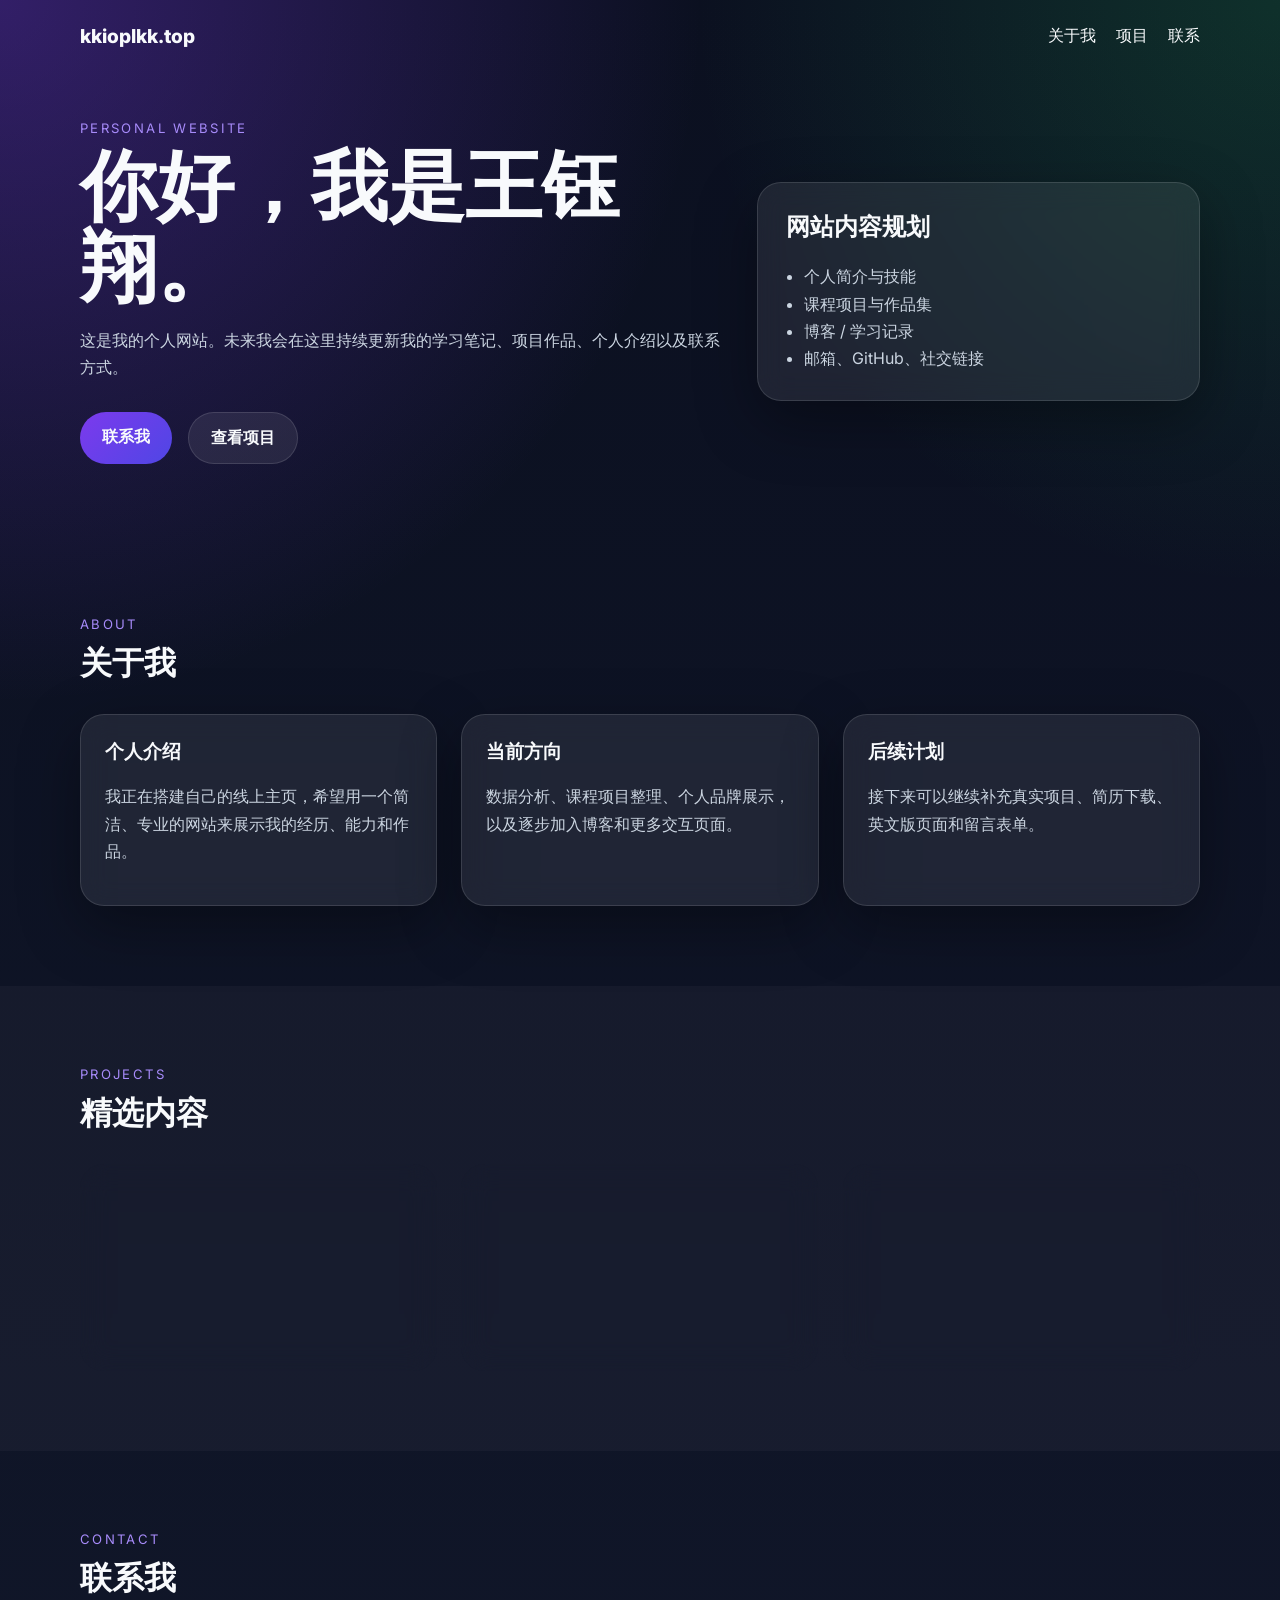
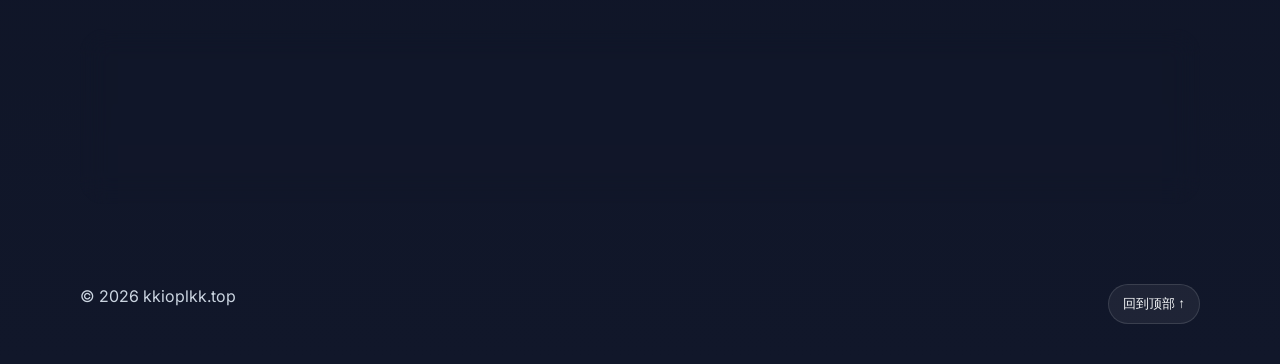
==== index.html @ f01d29bf "Initial personal site" ====
<!DOCTYPE html>
<html lang="zh-CN">
  <head>
    <meta charset="UTF-8" />
    <meta name="viewport" content="width=device-width, initial-scale=1.0" />
    <title>kkioplkk | 个人网站</title>
    <meta
      name="description"
      content="kkioplkk 的个人网站，展示个人介绍、项目经历、联系方式与未来计划。"
    />
    <link rel="preconnect" href="https://fonts.googleapis.com" />
    <link rel="preconnect" href="https://fonts.gstatic.com" crossorigin />
    <link
      href="https://fonts.googleapis.com/css2?family=Inter:wght@400;500;600;700;800&display=swap"
      rel="stylesheet"
    />
    <link rel="stylesheet" href="styles.css" />
  </head>
  <body>
    <header class="hero">
      <nav class="nav container">
        <div class="logo">kkioplkk.top</div>
        <div class="nav-links">
          <a href="#about">关于我</a>
          <a href="#projects">项目</a>
          <a href="#contact">联系</a>
        </div>
      </nav>

      <div class="hero-content container">
        <div>
          <p class="eyebrow">PERSONAL WEBSITE</p>
          <h1>你好，我是王钰翔。</h1>
          <p class="hero-text">
            这是我的个人网站。未来我会在这里持续更新我的学习笔记、项目作品、个人介绍以及联系方式。
          </p>
          <div class="hero-actions">
            <a class="btn btn-primary" href="#contact">联系我</a>
            <a class="btn btn-secondary" href="#projects">查看项目</a>
          </div>
        </div>
        <div class="hero-card">
          <h2>网站内容规划</h2>
          <ul>
            <li>个人简介与技能</li>
            <li>课程项目与作品集</li>
            <li>博客 / 学习记录</li>
            <li>邮箱、GitHub、社交链接</li>
          </ul>
        </div>
      </div>
    </header>

    <main>
      <section id="about" class="section container">
        <div class="section-title">
          <p>ABOUT</p>
          <h2>关于我</h2>
        </div>
        <div class="about-grid">
          <div class="card">
            <h3>个人介绍</h3>
            <p>
              我正在搭建自己的线上主页，希望用一个简洁、专业的网站来展示我的经历、能力和作品。
            </p>
          </div>
          <div class="card">
            <h3>当前方向</h3>
            <p>
              数据分析、课程项目整理、个人品牌展示，以及逐步加入博客和更多交互页面。
            </p>
          </div>
          <div class="card">
            <h3>后续计划</h3>
            <p>
              接下来可以继续补充真实项目、简历下载、英文版页面和留言表单。
            </p>
          </div>
        </div>
      </section>

      <section id="projects" class="section section-alt">
        <div class="container">
          <div class="section-title">
            <p>PROJECTS</p>
            <h2>精选内容</h2>
          </div>
          <div class="projects-grid">
            <article class="project-card">
              <span class="tag">作品集</span>
              <h3>课程项目整理</h3>
              <p>把课程中的分析、报告、演示文稿统一整理，作为公开展示的项目案例。</p>
            </article>
            <article class="project-card">
              <span class="tag">博客</span>
              <h3>学习笔记发布</h3>
              <p>记录自己在数据分析、建模、可视化和工具使用上的学习过程。</p>
            </article>
            <article class="project-card">
              <span class="tag">个人品牌</span>
              <h3>专属域名主页</h3>
              <p>把你已经购买的域名接入网站，让别人可以直接访问你的个人主页。</p>
            </article>
          </div>
        </div>
      </section>

      <section id="contact" class="section container">
        <div class="section-title">
          <p>CONTACT</p>
          <h2>联系我</h2>
        </div>
        <div class="contact-card">
          <p>你可以把这里改成自己的真实联系方式。</p>
          <ul>
            <li>邮箱：2788150368@qq.com</li>
            <li>域名：kkioplkk.top</li>
            <li>GitHub：待补充</li>
          </ul>
        </div>
      </section>
    </main>

    <footer class="site-footer container">
      <p>© <span id="year"></span> kkioplkk.top</p>
      <button id="backToTop" class="back-to-top" type="button">回到顶部 ↑</button>
    </footer>

    <script src="script.js"></script>
  </body>
</html>
---- styles.css ----
:root {
  --bg: #0b1020;
  --panel: rgba(255, 255, 255, 0.08);
  --panel-strong: rgba(255, 255, 255, 0.12);
  --text: #f8fafc;
  --muted: #cbd5e1;
  --accent: #7c3aed;
  --accent-2: #22c55e;
  --border: rgba(255, 255, 255, 0.12);
  --shadow: 0 20px 60px rgba(0, 0, 0, 0.35);
}

* {
  box-sizing: border-box;
}

html {
  scroll-behavior: smooth;
}

body {
  margin: 0;
  font-family: "Inter", system-ui, sans-serif;
  color: var(--text);
  background:
    radial-gradient(circle at top left, rgba(124, 58, 237, 0.35), transparent 30%),
    radial-gradient(circle at top right, rgba(34, 197, 94, 0.18), transparent 25%),
    linear-gradient(180deg, #0b1020 0%, #11172a 100%);
}

.container {
  width: min(1120px, calc(100% - 48px));
  margin: 0 auto;
}

.hero {
  padding: 24px 0 72px;
}

.nav {
  display: flex;
  justify-content: space-between;
  align-items: center;
  gap: 20px;
}

.logo {
  font-size: 1.2rem;
  font-weight: 800;
}

.nav-links {
  display: flex;
  gap: 20px;
}

.nav-links a,
.btn {
  color: var(--text);
  text-decoration: none;
}

.hero-content {
  display: grid;
  grid-template-columns: 1.3fr 0.9fr;
  gap: 36px;
  align-items: center;
  padding-top: 72px;
}

.eyebrow,
.section-title p {
  margin: 0 0 10px;
  letter-spacing: 0.18em;
  font-size: 0.82rem;
  color: #a78bfa;
}

h1,
h2,
h3,
p,
ul {
  margin-top: 0;
}

h1 {
  font-size: clamp(2.8rem, 6vw, 4.8rem);
  line-height: 1.05;
  margin-bottom: 20px;
}

.hero-text,
.card p,
.project-card p,
.contact-card,
li {
  color: var(--muted);
  line-height: 1.7;
}

.hero-actions {
  display: flex;
  gap: 16px;
  margin-top: 30px;
}

.btn {
  padding: 14px 22px;
  border-radius: 999px;
  font-weight: 700;
}

.btn-primary {
  background: linear-gradient(135deg, var(--accent), #4f46e5);
}

.btn-secondary {
  background: rgba(255, 255, 255, 0.08);
  border: 1px solid var(--border);
}

.hero-card,
.card,
.project-card,
.contact-card {
  background: var(--panel);
  border: 1px solid var(--border);
  backdrop-filter: blur(14px);
  border-radius: 24px;
  box-shadow: var(--shadow);
}

.hero-card {
  padding: 28px;
}

.hero-card ul {
  padding-left: 18px;
  margin-bottom: 0;
}

.section {
  padding: 80px 0;
}

.section-alt {
  background: rgba(255, 255, 255, 0.03);
}

.section-title {
  margin-bottom: 28px;
}

.section-title h2 {
  font-size: 2rem;
  margin-bottom: 0;
}

.about-grid,
.projects-grid {
  display: grid;
  grid-template-columns: repeat(3, 1fr);
  gap: 24px;
}

.card,
.project-card,
.contact-card {
  padding: 24px;
}

.tag {
  display: inline-block;
  margin-bottom: 12px;
  padding: 6px 10px;
  border-radius: 999px;
  background: rgba(124, 58, 237, 0.18);
  color: #c4b5fd;
  font-size: 0.82rem;
}

.contact-card ul {
  padding-left: 18px;
  margin-bottom: 0;
}

.site-footer {
  display: flex;
  justify-content: space-between;
  align-items: center;
  gap: 16px;
  padding: 0 0 40px;
  color: var(--muted);
}

.back-to-top {
  border: 1px solid var(--border);
  background: rgba(255, 255, 255, 0.06);
  color: var(--text);
  padding: 10px 14px;
  border-radius: 999px;
  cursor: pointer;
}

@media (max-width: 900px) {
  .hero-content,
  .about-grid,
  .projects-grid {
    grid-template-columns: 1fr;
  }
}

@media (max-width: 640px) {
  .container {
    width: min(100% - 32px, 1120px);
  }

  .nav {
    flex-direction: column;
    align-items: flex-start;
  }

  .nav-links,
  .hero-actions {
    flex-wrap: wrap;
  }

  .hero {
    padding-bottom: 48px;
  }

  .section {
    padding: 60px 0;
  }

  .site-footer {
    flex-direction: column;
    align-items: flex-start;
  }
}
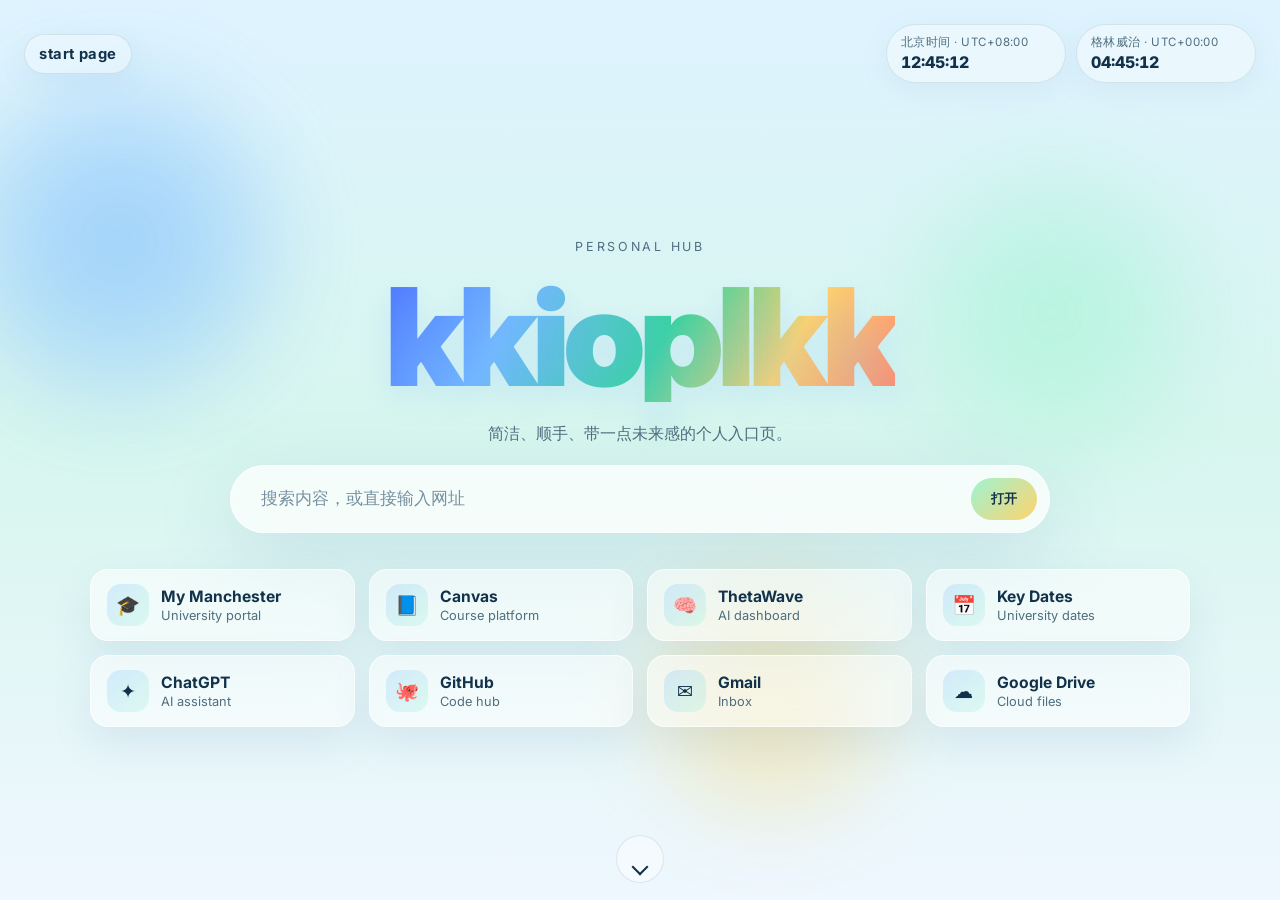
==== commit 38fb7e32: "Add dual timezone clock display" ====
--- a/index.html
+++ b/index.html
@@ -3,129 +3,99 @@
   <head>
     <meta charset="UTF-8" />
     <meta name="viewport" content="width=device-width, initial-scale=1.0" />
-    <title>kkioplkk | 个人网站</title>
+    <title>kkioplkk | Start Page</title>
     <meta
       name="description"
-      content="kkioplkk 的个人网站，展示个人介绍、项目经历、联系方式与未来计划。"
+      content="kkioplkk 的双屏个人导航页，包含常用入口、搜索框和个人工具实验室。"
     />
     <link rel="preconnect" href="https://fonts.googleapis.com" />
     <link rel="preconnect" href="https://fonts.gstatic.com" crossorigin />
     <link
-      href="https://fonts.googleapis.com/css2?family=Inter:wght@400;500;600;700;800&display=swap"
+      href="https://fonts.googleapis.com/css2?family=Inter:wght@400;500;600;700;800;900&display=swap"
       rel="stylesheet"
     />
     <link rel="stylesheet" href="styles.css" />
   </head>
   <body>
-    <header class="hero">
-      <nav class="nav container">
-        <div class="logo">kkioplkk.top</div>
-        <div class="nav-links">
-          <a href="#about">关于我</a>
-          <a href="#projects">项目</a>
-          <a href="#contact">联系</a>
+    <div class="bg-orb orb-blue"></div>
+    <div class="bg-orb orb-mint"></div>
+    <div class="bg-orb orb-gold"></div>
+
+    <main class="snap-wrapper">
+      <section class="screen hero-screen" id="home">
+        <header class="topbar">
+          <div class="brand-mini">start page</div>
+          <div class="topbar-meta clocks">
+            <div class="clock-chip">
+              <span class="clock-label">北京时间 · UTC+08:00</span>
+              <strong id="timeBeijing">--:--</strong>
+            </div>
+            <div class="clock-chip">
+              <span class="clock-label">格林威治 · UTC+00:00</span>
+              <strong id="timeGmt">--:--</strong>
+            </div>
+          </div>
+        </header>
+
+        <div class="hero-center">
+          <p class="hero-kicker">Personal Hub</p>
+          <h1 class="hero-logo">kkioplkk</h1>
+          <p class="hero-subtitle">
+            简洁、顺手、带一点未来感的个人入口页。
+          </p>
+
+          <form class="search-shell" id="searchForm">
+            <input
+              id="searchInput"
+              type="text"
+              placeholder="搜索内容，或直接输入网址"
+              autocomplete="off"
+            />
+            <button type="submit">打开</button>
+          </form>
+
+          <div class="quick-grid" id="quickLinks"></div>
         </div>
-      </nav>
 
-      <div class="hero-content container">
-        <div>
-          <p class="eyebrow">PERSONAL WEBSITE</p>
-          <h1>你好，我是王钰翔。</h1>
-          <p class="hero-text">
-            这是我的个人网站。未来我会在这里持续更新我的学习笔记、项目作品、个人介绍以及联系方式。
-          </p>
-          <div class="hero-actions">
-            <a class="btn btn-primary" href="#contact">联系我</a>
-            <a class="btn btn-secondary" href="#projects">查看项目</a>
-          </div>
-        </div>
-        <div class="hero-card">
-          <h2>网站内容规划</h2>
-          <ul>
-            <li>个人简介与技能</li>
-            <li>课程项目与作品集</li>
-            <li>博客 / 学习记录</li>
-            <li>邮箱、GitHub、社交链接</li>
-          </ul>
-        </div>
-      </div>
-    </header>
-
-    <main>
-      <section id="about" class="section container">
-        <div class="section-title">
-          <p>ABOUT</p>
-          <h2>关于我</h2>
-        </div>
-        <div class="about-grid">
-          <div class="card">
-            <h3>个人介绍</h3>
-            <p>
-              我正在搭建自己的线上主页，希望用一个简洁、专业的网站来展示我的经历、能力和作品。
-            </p>
-          </div>
-          <div class="card">
-            <h3>当前方向</h3>
-            <p>
-              数据分析、课程项目整理、个人品牌展示，以及逐步加入博客和更多交互页面。
-            </p>
-          </div>
-          <div class="card">
-            <h3>后续计划</h3>
-            <p>
-              接下来可以继续补充真实项目、简历下载、英文版页面和留言表单。
-            </p>
-          </div>
-        </div>
+        <button class="scroll-hint" id="scrollNext" aria-label="滚动到下一屏">
+          <span></span>
+        </button>
       </section>
 
-      <section id="projects" class="section section-alt">
-        <div class="container">
-          <div class="section-title">
-            <p>PROJECTS</p>
-            <h2>精选内容</h2>
+      <section class="screen tools-screen" id="tools">
+        <div class="tools-header">
+          <p class="section-kicker">My Tools</p>
+          <h2>个人项目与工具入口</h2>
+          <p class="section-text">
+            这里放你之后自己开发的小工具、实验页面和内部入口。当前先保留为可扩展结构。
+          </p>
+        </div>
+
+        <div class="tools-grid">
+          <a class="tool-tile primary" href="https://github.com/kkioplkg/personal-site" target="_blank" rel="noreferrer">
+            <span class="tile-label">Repository</span>
+            <strong>本站源码</strong>
+            <small>当前 GitHub Pages 部署入口</small>
+          </a>
+          <div class="tool-tile">
+            <span class="tile-label">Coming Soon</span>
+            <strong>个人工具 01</strong>
+            <small>预留给你之后自己的小工具项目</small>
           </div>
-          <div class="projects-grid">
-            <article class="project-card">
-              <span class="tag">作品集</span>
-              <h3>课程项目整理</h3>
-              <p>把课程中的分析、报告、演示文稿统一整理，作为公开展示的项目案例。</p>
-            </article>
-            <article class="project-card">
-              <span class="tag">博客</span>
-              <h3>学习笔记发布</h3>
-              <p>记录自己在数据分析、建模、可视化和工具使用上的学习过程。</p>
-            </article>
-            <article class="project-card">
-              <span class="tag">个人品牌</span>
-              <h3>专属域名主页</h3>
-              <p>把你已经购买的域名接入网站，让别人可以直接访问你的个人主页。</p>
-            </article>
+          <div class="tool-tile">
+            <span class="tile-label">Coming Soon</span>
+            <strong>个人工具 02</strong>
+            <small>未来可迁移到独立页面或服务器应用</small>
           </div>
-        </div>
-      </section>
-
-      <section id="contact" class="section container">
-        <div class="section-title">
-          <p>CONTACT</p>
-          <h2>联系我</h2>
-        </div>
-        <div class="contact-card">
-          <p>你可以把这里改成自己的真实联系方式。</p>
-          <ul>
-            <li>邮箱：2788150368@qq.com</li>
-            <li>域名：kkioplkk.top</li>
-            <li>GitHub：待补充</li>
-          </ul>
+          <div class="tool-tile">
+            <span class="tile-label">Ideas</span>
+            <strong>实验室入口</strong>
+            <small>翻译、课表、自动化、效率工具都可以放这里</small>
+          </div>
         </div>
       </section>
     </main>
 
-    <footer class="site-footer container">
-      <p>© <span id="year"></span> kkioplkk.top</p>
-      <button id="backToTop" class="back-to-top" type="button">回到顶部 ↑</button>
-    </footer>
-
     <script src="script.js"></script>
   </body>
 </html>
--- a/styles.css
+++ b/styles.css
@@ -1,13 +1,18 @@
 :root {
-  --bg: #0b1020;
-  --panel: rgba(255, 255, 255, 0.08);
-  --panel-strong: rgba(255, 255, 255, 0.12);
-  --text: #f8fafc;
-  --muted: #cbd5e1;
-  --accent: #7c3aed;
-  --accent-2: #22c55e;
-  --border: rgba(255, 255, 255, 0.12);
-  --shadow: 0 20px 60px rgba(0, 0, 0, 0.35);
+  --bg: #dff3ff;
+  --bg-deep: #a3cfff;
+  --panel: rgba(255, 255, 255, 0.52);
+  --panel-strong: rgba(255, 255, 255, 0.72);
+  --text: #12324b;
+  --muted: #4f6e7f;
+  --line: rgba(18, 50, 75, 0.1);
+  --blue: #73b8ff;
+  --blue-deep: #4d74ff;
+  --mint: #9ef3d1;
+  --mint-deep: #38d39f;
+  --gold: #ffd36d;
+  --gold-deep: #ffb22e;
+  --shadow: 0 24px 80px rgba(79, 126, 173, 0.18);
 }
 
 * {
@@ -20,222 +25,390 @@
 
 body {
   margin: 0;
+  min-height: 100vh;
+  overflow-x: hidden;
   font-family: "Inter", system-ui, sans-serif;
   color: var(--text);
   background:
-    radial-gradient(circle at top left, rgba(124, 58, 237, 0.35), transparent 30%),
-    radial-gradient(circle at top right, rgba(34, 197, 94, 0.18), transparent 25%),
-    linear-gradient(180deg, #0b1020 0%, #11172a 100%);
-}
-
-.container {
-  width: min(1120px, calc(100% - 48px));
-  margin: 0 auto;
-}
-
-.hero {
-  padding: 24px 0 72px;
-}
-
-.nav {
+    linear-gradient(180deg, #dff3ff 0%, #d7f6ee 48%, #eff7ff 100%);
+}
+
+.snap-wrapper {
+  height: 100vh;
+  overflow-y: auto;
+  scroll-snap-type: y mandatory;
+}
+
+.screen {
+  position: relative;
+  min-height: 100vh;
+  scroll-snap-align: start;
+  padding: 24px;
+}
+
+.bg-orb {
+  position: fixed;
+  border-radius: 50%;
+  filter: blur(40px);
+  pointer-events: none;
+  opacity: 0.7;
+  z-index: 0;
+  animation: drift 14s ease-in-out infinite alternate;
+}
+
+.orb-blue {
+  width: 340px;
+  height: 340px;
+  top: 8%;
+  left: -4%;
+  background: radial-gradient(circle, rgba(115, 184, 255, 0.9), rgba(115, 184, 255, 0));
+}
+
+.orb-mint {
+  width: 300px;
+  height: 300px;
+  right: 6%;
+  top: 18%;
+  background: radial-gradient(circle, rgba(158, 243, 209, 0.92), rgba(158, 243, 209, 0));
+  animation-delay: 1.6s;
+}
+
+.orb-gold {
+  width: 260px;
+  height: 260px;
+  left: 50%;
+  bottom: 8%;
+  background: radial-gradient(circle, rgba(255, 211, 109, 0.7), rgba(255, 211, 109, 0));
+  animation-delay: 0.8s;
+}
+
+.hero-screen,
+.tools-screen {
+  z-index: 1;
+}
+
+.topbar,
+.hero-center,
+.tools-header,
+.tools-grid {
+  position: relative;
+  z-index: 2;
+}
+
+.topbar {
   display: flex;
   justify-content: space-between;
   align-items: center;
-  gap: 20px;
-}
-
-.logo {
+  max-width: 1240px;
+  margin: 0 auto;
+}
+
+.brand-mini,
+.clock-chip {
+  padding: 10px 14px;
+  border: 1px solid var(--line);
+  background: rgba(255, 255, 255, 0.36);
+  border-radius: 999px;
+  backdrop-filter: blur(14px);
+  box-shadow: 0 8px 30px rgba(79, 126, 173, 0.08);
+}
+
+.brand-mini {
+  font-size: 0.92rem;
+  font-weight: 700;
+  letter-spacing: 0.04em;
+}
+
+.clocks {
+  display: flex;
+  gap: 10px;
+  flex-wrap: wrap;
+  justify-content: flex-end;
+}
+
+.clock-chip {
+  min-width: 180px;
+  display: flex;
+  flex-direction: column;
+  gap: 2px;
+}
+
+.clock-label {
+  font-size: 0.72rem;
+  color: var(--muted);
+  letter-spacing: 0.04em;
+}
+
+.clock-chip strong {
+  font-size: 1rem;
+  font-weight: 800;
+  font-variant-numeric: tabular-nums;
+}
+
+.hero-center {
+  min-height: calc(100vh - 100px);
+  display: flex;
+  flex-direction: column;
+  align-items: center;
+  justify-content: center;
+  gap: 18px;
+  text-align: center;
+  max-width: 1240px;
+  margin: 0 auto;
+}
+
+.hero-kicker,
+.section-kicker {
+  margin: 0;
+  text-transform: uppercase;
+  letter-spacing: 0.22em;
+  font-size: 0.78rem;
+  color: var(--muted);
+}
+
+.hero-logo {
+  margin: 0;
+  font-size: clamp(4.5rem, 12vw, 8.5rem);
+  line-height: 0.95;
+  font-weight: 900;
+  letter-spacing: -0.05em;
+  background:
+    linear-gradient(120deg, var(--blue-deep) 0%, var(--blue) 26%, var(--mint-deep) 54%, var(--gold) 77%, #ff8a70 100%);
+  -webkit-background-clip: text;
+  background-clip: text;
+  color: transparent;
+  text-shadow: 0 12px 30px rgba(115, 184, 255, 0.18);
+}
+
+.hero-subtitle,
+.section-text {
+  margin: 0;
+  max-width: 700px;
+  color: var(--muted);
+  font-size: 1rem;
+  line-height: 1.7;
+}
+
+.search-shell {
+  width: min(820px, 100%);
+  display: grid;
+  grid-template-columns: 1fr auto;
+  gap: 12px;
+  padding: 12px;
+  border-radius: 999px;
+  background: var(--panel-strong);
+  border: 1px solid rgba(255, 255, 255, 0.8);
+  backdrop-filter: blur(18px);
+  box-shadow: var(--shadow);
+}
+
+.search-shell input {
+  border: 0;
+  outline: none;
+  background: transparent;
+  font-size: 1.04rem;
+  color: var(--text);
+  padding: 10px 18px;
+}
+
+.search-shell input::placeholder {
+  color: #7791a0;
+}
+
+.search-shell button {
+  border: 0;
+  border-radius: 999px;
+  padding: 12px 20px;
+  font-weight: 800;
+  color: #12324b;
+  background: linear-gradient(135deg, var(--mint) 0%, var(--gold) 100%);
+  cursor: pointer;
+}
+
+.quick-grid {
+  width: min(1100px, 100%);
+  margin-top: 18px;
+  display: grid;
+  grid-template-columns: repeat(4, minmax(0, 1fr));
+  gap: 14px;
+}
+
+.quick-link {
+  display: flex;
+  align-items: center;
+  gap: 12px;
+  padding: 14px 16px;
+  border-radius: 18px;
+  text-decoration: none;
+  color: var(--text);
+  background: var(--panel);
+  border: 1px solid rgba(255, 255, 255, 0.7);
+  backdrop-filter: blur(16px);
+  box-shadow: 0 16px 40px rgba(79, 126, 173, 0.12);
+  transition: transform 0.22s ease, box-shadow 0.22s ease, background 0.22s ease;
+}
+
+.quick-link:hover {
+  transform: translateY(-4px);
+  box-shadow: 0 20px 44px rgba(79, 126, 173, 0.18);
+  background: rgba(255, 255, 255, 0.68);
+}
+
+.quick-link-icon {
+  width: 42px;
+  height: 42px;
+  border-radius: 14px;
+  display: grid;
+  place-items: center;
   font-size: 1.2rem;
-  font-weight: 800;
-}
-
-.nav-links {
-  display: flex;
-  gap: 20px;
-}
-
-.nav-links a,
-.btn {
+  background: linear-gradient(135deg, rgba(115, 184, 255, 0.24), rgba(158, 243, 209, 0.28));
+}
+
+.quick-link-label {
+  display: flex;
+  flex-direction: column;
+  align-items: flex-start;
+  gap: 2px;
+}
+
+.quick-link-label strong {
+  font-size: 0.98rem;
+}
+
+.quick-link-label span {
+  font-size: 0.8rem;
+  color: var(--muted);
+}
+
+.scroll-hint {
+  position: absolute;
+  left: 50%;
+  bottom: 24px;
+  transform: translateX(-50%);
+  width: 48px;
+  height: 48px;
+  border-radius: 999px;
+  border: 1px solid var(--line);
+  background: rgba(255, 255, 255, 0.42);
+  backdrop-filter: blur(14px);
+  cursor: pointer;
+}
+
+.scroll-hint span {
+  display: block;
+  width: 12px;
+  height: 12px;
+  margin: 15px auto 0;
+  border-right: 2px solid var(--text);
+  border-bottom: 2px solid var(--text);
+  transform: rotate(45deg);
+}
+
+.tools-screen {
+  display: flex;
+  flex-direction: column;
+  justify-content: center;
+  gap: 28px;
+  max-width: 1240px;
+  margin: 0 auto;
+}
+
+.tools-header h2 {
+  margin: 10px 0 12px;
+  font-size: clamp(2.2rem, 5vw, 4rem);
+}
+
+.tools-grid {
+  display: grid;
+  grid-template-columns: repeat(2, minmax(0, 1fr));
+  gap: 18px;
+}
+
+.tool-tile {
+  min-height: 180px;
+  padding: 28px;
+  border-radius: 28px;
+  background: rgba(255, 255, 255, 0.5);
+  border: 1px solid rgba(255, 255, 255, 0.75);
+  box-shadow: var(--shadow);
+  backdrop-filter: blur(18px);
+  display: flex;
+  flex-direction: column;
+  justify-content: flex-end;
+  text-decoration: none;
   color: var(--text);
-  text-decoration: none;
-}
-
-.hero-content {
-  display: grid;
-  grid-template-columns: 1.3fr 0.9fr;
-  gap: 36px;
-  align-items: center;
-  padding-top: 72px;
-}
-
-.eyebrow,
-.section-title p {
-  margin: 0 0 10px;
-  letter-spacing: 0.18em;
-  font-size: 0.82rem;
-  color: #a78bfa;
-}
-
-h1,
-h2,
-h3,
-p,
-ul {
-  margin-top: 0;
-}
-
-h1 {
-  font-size: clamp(2.8rem, 6vw, 4.8rem);
-  line-height: 1.05;
-  margin-bottom: 20px;
-}
-
-.hero-text,
-.card p,
-.project-card p,
-.contact-card,
-li {
-  color: var(--muted);
-  line-height: 1.7;
-}
-
-.hero-actions {
-  display: flex;
-  gap: 16px;
-  margin-top: 30px;
-}
-
-.btn {
-  padding: 14px 22px;
-  border-radius: 999px;
-  font-weight: 700;
-}
-
-.btn-primary {
-  background: linear-gradient(135deg, var(--accent), #4f46e5);
-}
-
-.btn-secondary {
-  background: rgba(255, 255, 255, 0.08);
-  border: 1px solid var(--border);
-}
-
-.hero-card,
-.card,
-.project-card,
-.contact-card {
-  background: var(--panel);
-  border: 1px solid var(--border);
-  backdrop-filter: blur(14px);
-  border-radius: 24px;
-  box-shadow: var(--shadow);
-}
-
-.hero-card {
-  padding: 28px;
-}
-
-.hero-card ul {
-  padding-left: 18px;
-  margin-bottom: 0;
-}
-
-.section {
-  padding: 80px 0;
-}
-
-.section-alt {
-  background: rgba(255, 255, 255, 0.03);
-}
-
-.section-title {
-  margin-bottom: 28px;
-}
-
-.section-title h2 {
-  font-size: 2rem;
-  margin-bottom: 0;
-}
-
-.about-grid,
-.projects-grid {
-  display: grid;
-  grid-template-columns: repeat(3, 1fr);
-  gap: 24px;
-}
-
-.card,
-.project-card,
-.contact-card {
-  padding: 24px;
-}
-
-.tag {
-  display: inline-block;
-  margin-bottom: 12px;
-  padding: 6px 10px;
-  border-radius: 999px;
-  background: rgba(124, 58, 237, 0.18);
-  color: #c4b5fd;
-  font-size: 0.82rem;
-}
-
-.contact-card ul {
-  padding-left: 18px;
-  margin-bottom: 0;
-}
-
-.site-footer {
-  display: flex;
-  justify-content: space-between;
-  align-items: center;
-  gap: 16px;
-  padding: 0 0 40px;
-  color: var(--muted);
-}
-
-.back-to-top {
-  border: 1px solid var(--border);
-  background: rgba(255, 255, 255, 0.06);
-  color: var(--text);
-  padding: 10px 14px;
-  border-radius: 999px;
-  cursor: pointer;
-}
-
-@media (max-width: 900px) {
-  .hero-content,
-  .about-grid,
-  .projects-grid {
+}
+
+.tool-tile.primary {
+  background: linear-gradient(135deg, rgba(115, 184, 255, 0.24), rgba(158, 243, 209, 0.32), rgba(255, 211, 109, 0.2));
+}
+
+.tile-label {
+  font-size: 0.78rem;
+  letter-spacing: 0.16em;
+  text-transform: uppercase;
+  color: var(--muted);
+}
+
+.tool-tile strong {
+  margin-top: 12px;
+  font-size: 1.4rem;
+}
+
+.tool-tile small {
+  margin-top: 10px;
+  color: var(--muted);
+  font-size: 0.95rem;
+  line-height: 1.6;
+}
+
+@keyframes drift {
+  from {
+    transform: translate3d(0, 0, 0) scale(1);
+  }
+  to {
+    transform: translate3d(18px, -24px, 0) scale(1.08);
+  }
+}
+
+@media (max-width: 980px) {
+  .quick-grid,
+  .tools-grid {
+    grid-template-columns: repeat(2, minmax(0, 1fr));
+  }
+}
+
+@media (max-width: 640px) {
+  .screen {
+    padding: 18px;
+  }
+
+  .topbar {
+    gap: 12px;
+    align-items: flex-start;
+    flex-direction: column;
+  }
+
+  .clocks {
+    width: 100%;
+    justify-content: flex-start;
+  }
+
+  .search-shell {
     grid-template-columns: 1fr;
-  }
-}
-
-@media (max-width: 640px) {
-  .container {
-    width: min(100% - 32px, 1120px);
-  }
-
-  .nav {
-    flex-direction: column;
-    align-items: flex-start;
-  }
-
-  .nav-links,
-  .hero-actions {
-    flex-wrap: wrap;
-  }
-
-  .hero {
-    padding-bottom: 48px;
-  }
-
-  .section {
-    padding: 60px 0;
-  }
-
-  .site-footer {
-    flex-direction: column;
-    align-items: flex-start;
-  }
-}
+    border-radius: 28px;
+  }
+
+  .search-shell button {
+    width: 100%;
+  }
+
+  .quick-grid,
+  .tools-grid {
+    grid-template-columns: 1fr;
+  }
+
+  .hero-logo {
+    font-size: clamp(3.4rem, 18vw, 5rem);
+  }
+}
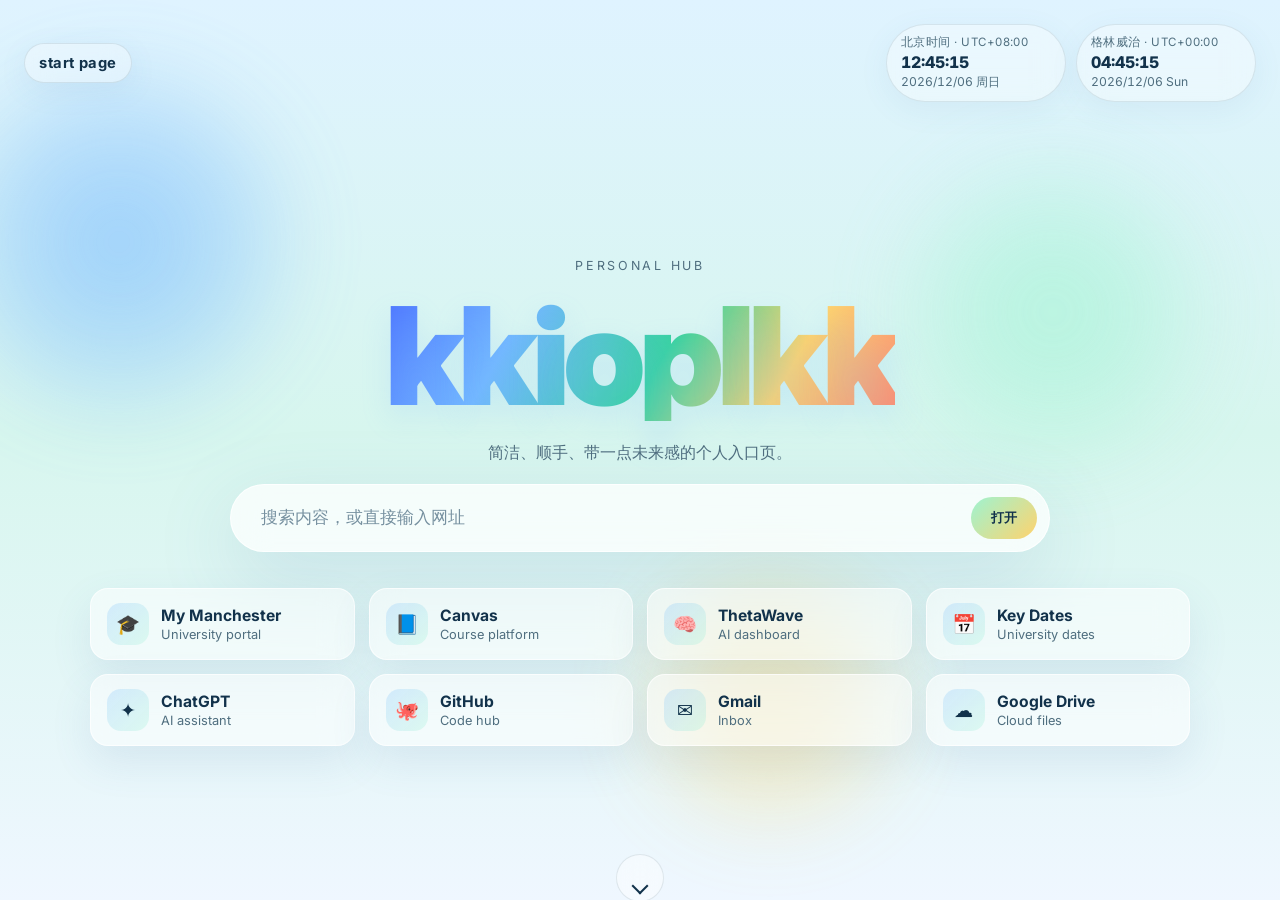
==== commit 2c0ac373: "Add date and weekday to clocks" ====
--- a/index.html
+++ b/index.html
@@ -29,10 +29,12 @@
             <div class="clock-chip">
               <span class="clock-label">北京时间 · UTC+08:00</span>
               <strong id="timeBeijing">--:--</strong>
+              <small id="dateBeijing">----/--/-- ---</small>
             </div>
             <div class="clock-chip">
               <span class="clock-label">格林威治 · UTC+00:00</span>
               <strong id="timeGmt">--:--</strong>
+              <small id="dateGmt">----/--/-- ---</small>
             </div>
           </div>
         </header>
--- a/styles.css
+++ b/styles.css
@@ -145,6 +145,12 @@
   font-variant-numeric: tabular-nums;
 }
 
+.clock-chip small {
+  color: var(--muted);
+  font-size: 0.76rem;
+  font-variant-numeric: tabular-nums;
+}
+
 .hero-center {
   min-height: calc(100vh - 100px);
   display: flex;
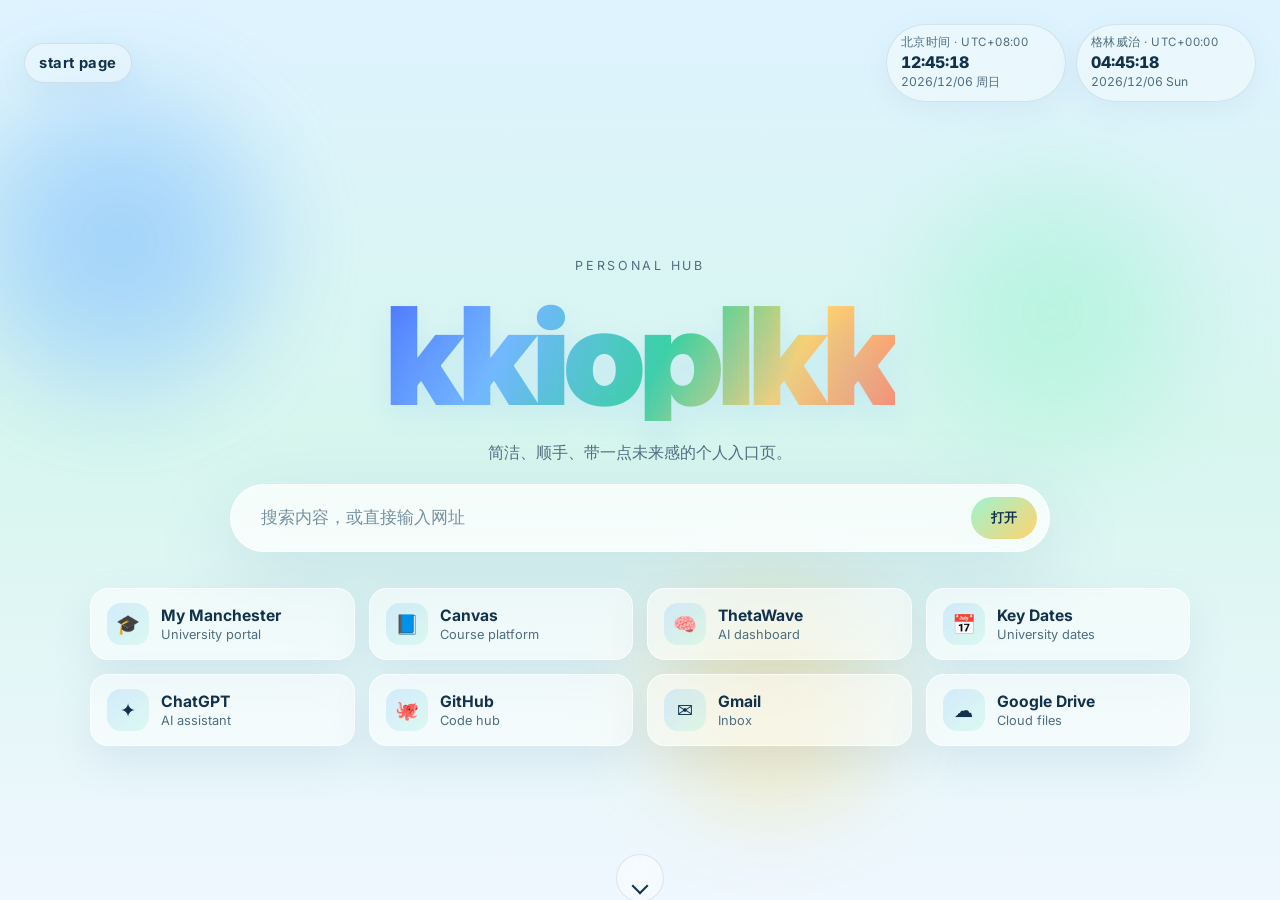
==== commit 65104365: "Add pixel story game under tools/our-story - tools/our-story/: built static game (Vite + Phaser), re" ====
--- a/index.html
+++ b/index.html
@@ -79,11 +79,11 @@
             <strong>本站源码</strong>
             <small>当前 GitHub Pages 部署入口</small>
           </a>
-          <div class="tool-tile">
-            <span class="tile-label">Coming Soon</span>
-            <strong>个人工具 01</strong>
-            <small>预留给你之后自己的小工具项目</small>
-          </div>
+          <a class="tool-tile" href="tools/our-story/">
+            <span class="tile-label">Game</span>
+            <strong>我们的故事</strong>
+            <small>像素风小游戏，手机竖屏打开最合适</small>
+          </a>
           <div class="tool-tile">
             <span class="tile-label">Coming Soon</span>
             <strong>个人工具 02</strong>
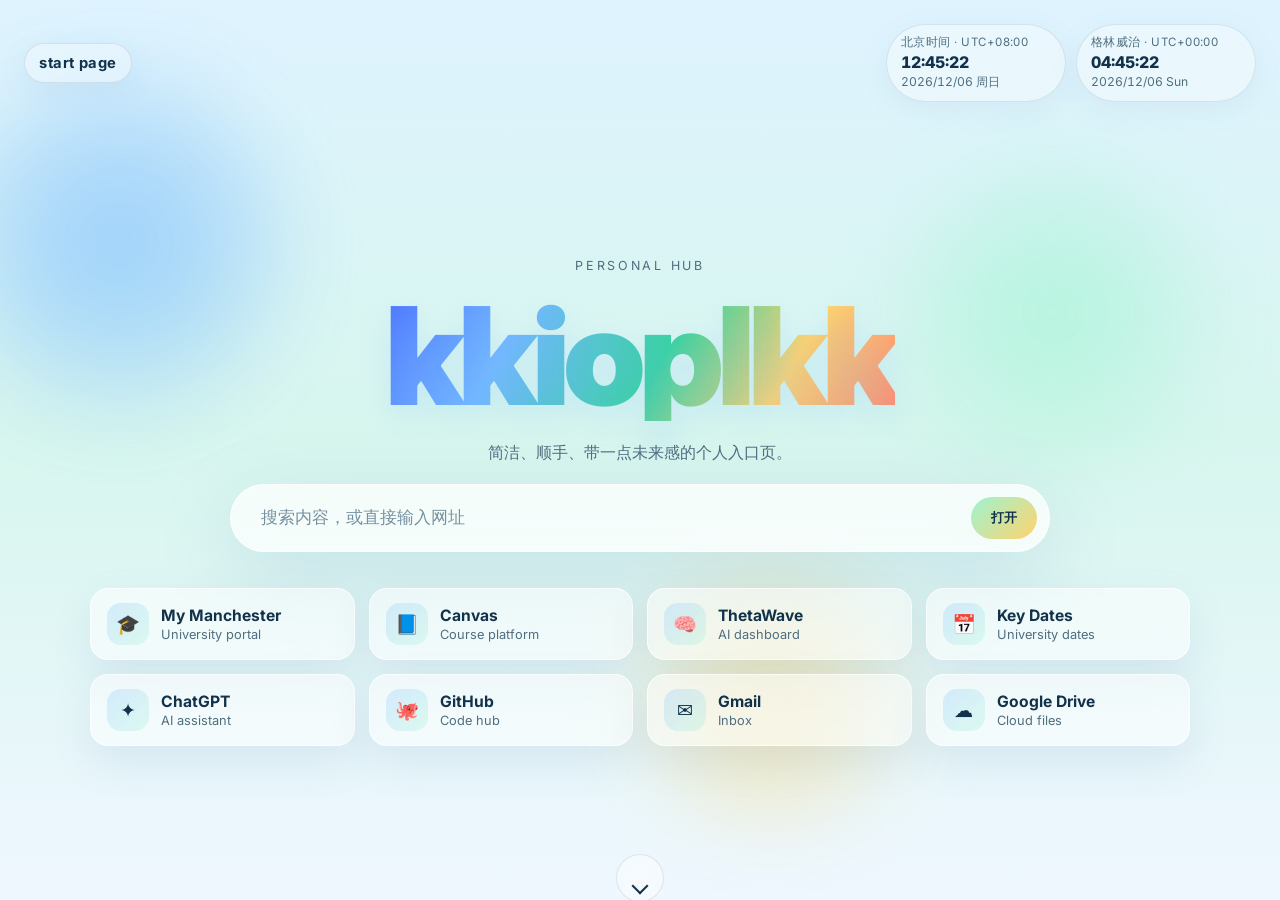
==== commit e76a27ad: "Move story game to story.kkioplkk.top - Home page entry now links to the subdomain - tools/our-story" ====
--- a/index.html
+++ b/index.html
@@ -79,7 +79,7 @@
             <strong>本站源码</strong>
             <small>当前 GitHub Pages 部署入口</small>
           </a>
-          <a class="tool-tile" href="tools/our-story/">
+          <a class="tool-tile" href="https://story.kkioplkk.top/">
             <span class="tile-label">Game</span>
             <strong>我们的故事</strong>
             <small>像素风小游戏，手机竖屏打开最合适</small>
